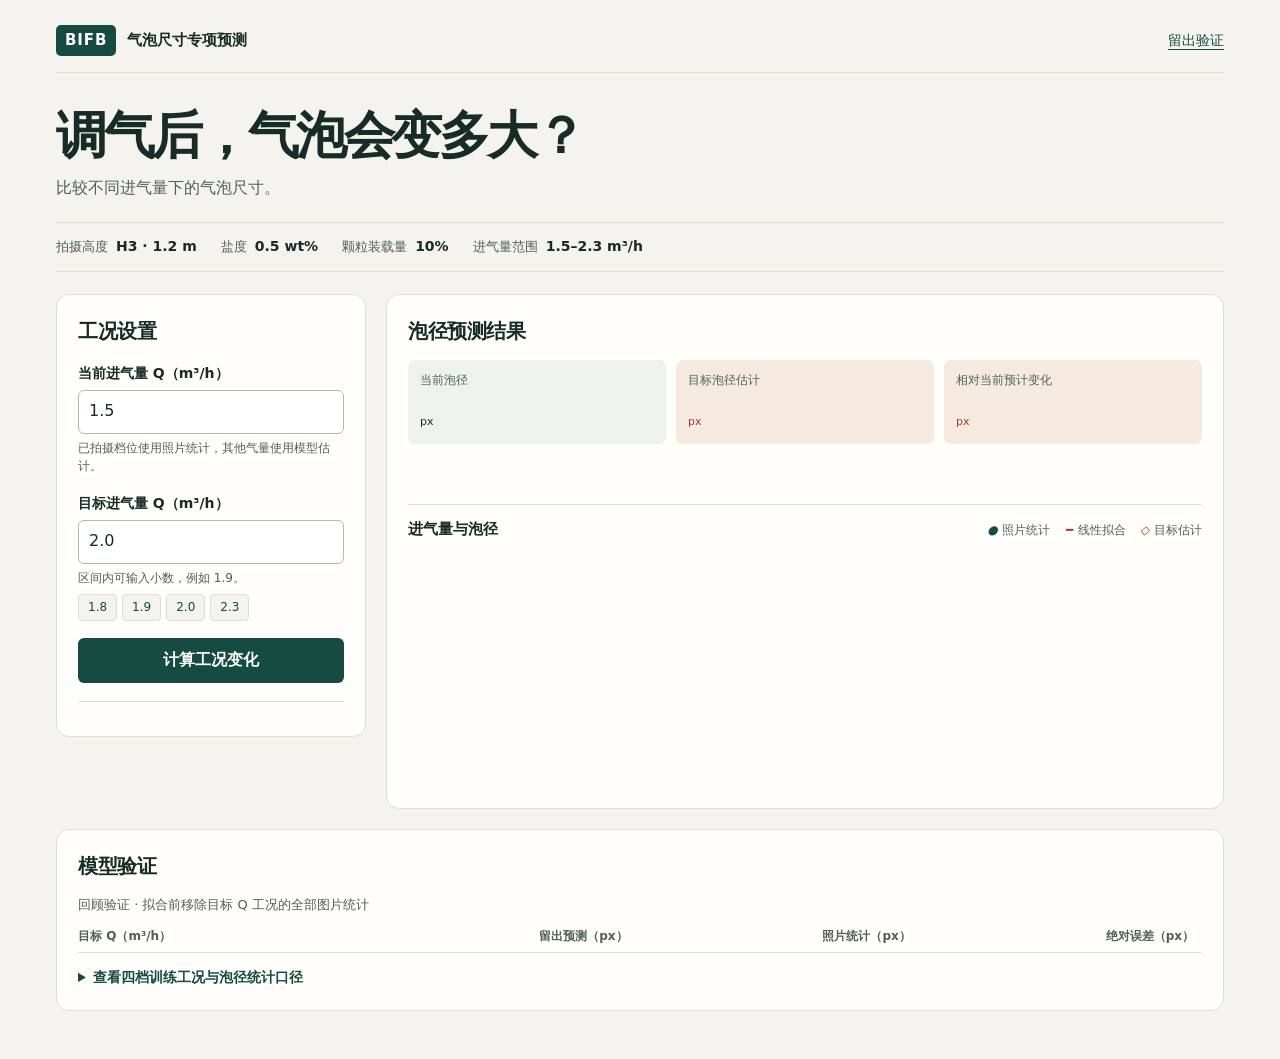
==== optimization_data/h3_bubble_demo/ui.html @ ee33c176 "Add H3 bubble prediction and relative oxygen transfer demo" ====
<!doctype html>
<html lang="zh-CN">
<head>
  <meta charset="utf-8">
  <meta name="viewport" content="width=device-width, initial-scale=1">
  <meta name="theme-color" content="#f5f3ee">
  <title>BIFB｜调气后的泡径预测</title>
  <style>
    :root {
      color-scheme: light; --ink: #172b27; --muted: #4e605a; --paper: #f5f3ee;
      --card: #fffefa; --line: #deded4; --green: #154b40; --rust: #a33b28;
      font-family: "Microsoft YaHei", "PingFang SC", system-ui, sans-serif;
      line-height: 1.55; color: var(--ink); background: var(--paper);
    }
    * { box-sizing: border-box; }
    body { margin: 0; }
    main { max-width: 1232px; margin: auto; padding: 25px 32px 48px; }
    h1, h2, p { margin: 0; }
    h1 { font-size: clamp(31px, 4vw, 53px); line-height: 1.18; letter-spacing: -.06em; }
    h2 { font-size: 20px; letter-spacing: -.025em; }
    header { display: flex; justify-content: space-between; gap: 16px; align-items: center; padding-bottom: 16px; border-bottom: 1px solid var(--line); }
    .brand { display: flex; align-items: center; gap: 11px; font-size: 15px; font-weight: 700; }
    .brand b { padding: 4px 9px; background: var(--green); color: white; border-radius: 5px; letter-spacing: .06em; }
    header a { color: var(--green); font-size: 14px; text-underline-offset: 4px; white-space: nowrap; }
    .intro { padding: 32px 0 22px; }
    .intro p { margin-top: 10px; color: var(--muted); }
    .scope { display: flex; flex-wrap: wrap; gap: 10px 24px; margin: 0; padding: 13px 0; border-block: 1px solid var(--line); }
    .scope div { display: flex; gap: 8px; align-items: baseline; }
    dt { color: var(--muted); font-size: 13px; }
    dd { margin: 0; font-size: 14px; font-weight: 700; font-variant-numeric: tabular-nums; }
    .layout { display: grid; grid-template-columns: minmax(255px, 310px) minmax(0, 1fr); gap: 20px; margin-top: 22px; align-items: start; }
    .panel { border: 1px solid var(--line); background: var(--card); border-radius: 13px; padding: 21px; min-width: 0; }
    form { display: grid; gap: 17px; padding-top: 16px; }
    label { display: block; margin-bottom: 5px; font-size: 14px; font-weight: 650; }
    select, input, button { font: inherit; }
    select, input { width: 100%; min-height: 44px; border: 1px solid #aebbb3; border-radius: 6px; color: var(--ink); background: white; padding: 6px 10px; }
    button { cursor: pointer; }
    button:focus-visible, select:focus-visible, input:focus-visible, a:focus-visible, summary:focus-visible { outline: 3px solid #337963; outline-offset: 3px; }
    .field-note { margin-top: 5px; font-size: 12px; color: var(--muted); }
    .presets { display: flex; gap: 5px; flex-wrap: wrap; margin-top: 7px; }
    .presets button { border: 1px solid var(--line); border-radius: 4px; background: var(--paper); color: var(--green); padding: 3px 9px; font-size: 12px; }
    .presets button[aria-pressed="true"] { border-color: var(--green); background: #e6f0ea; font-weight: 700; }
    .run { padding: 10px 12px; background: var(--green); color: white; border: none; border-radius: 6px; font-weight: 700; }
    .run:hover { background: #0e3d33; }
    .current-note { padding-top: 13px; margin-top: 18px; border-top: 1px solid var(--line); font-size: 13px; color: var(--muted); }
    .status { font-size: 12px; color: var(--green); white-space: nowrap; }
    .result-heading { display: flex; justify-content: space-between; align-items: baseline; flex-wrap: wrap; gap: 4px 20px; }
    .result-grid { display: grid; grid-template-columns: repeat(3, minmax(0, 1fr)); gap: 10px; margin: 13px 0 11px; }
    .metric { padding: 11px 12px; background: #eef2ec; border-radius: 7px; }
    .metric.predicted { background: #f5e9e0; }
    .metric p { color: var(--muted); font-size: 12px; }
    .metric strong { display: block; margin-top: 4px; font-size: clamp(22px, 3.1vw, 35px); letter-spacing: -.04em; font-variant-numeric: tabular-nums; line-height: 1.12; }
    .metric strong small { font-size: 11px; letter-spacing: 0; font-weight: 500; }
    .metric.predicted strong { color: var(--rust); }
    .comparison { color: var(--muted); font-size: 13px; min-height: 2.8em; }
    figure { margin: 13px 0 0; padding-top: 13px; border-top: 1px solid var(--line); }
    figcaption { display: flex; justify-content: space-between; align-items: baseline; gap: 4px 12px; flex-wrap: wrap; }
    figcaption > strong { font-size: 15px; }
    .legend { display: flex; gap: 13px; flex-wrap: wrap; color: var(--muted); font-size: 12px; }
    .legend .sample { display: inline-block; width: 11px; margin-right: 4px; text-align: center; color: var(--green); }
    .legend .fit { color: var(--rust); }
    canvas { display: block; width: 100%; height: 245px; }
    .validation { margin-top: 20px; }
    .transport { margin-top: 20px; }
    .transport p { color: var(--muted); font-size: 13px; }
    .transport .result-grid { grid-template-columns: repeat(2, minmax(0, 1fr)); }
    .transport .metric > span { display: block; margin-top: 6px; color: var(--muted); font-size: 13px; }
    .rise-photo-comparison { margin: 14px 0; padding: 12px 0; border-block: 1px solid var(--line); }
    .rise-photo-comparison h3 { margin: 0 0 6px; font-size: 15px; }
    .validation .note { margin: 7px 0 13px; color: var(--muted); font-size: 14px; }
    .table-wrap { overflow-x: auto; }
    table { width: 100%; border-collapse: collapse; font-size: 14px; font-variant-numeric: tabular-nums; }
    caption { text-align: left; font-size: 13px; color: var(--muted); margin-bottom: 5px; }
    th, td { text-align: right; padding: 7px 8px; border-bottom: 1px solid var(--line); white-space: nowrap; }
    th:first-child, td:first-child { text-align: left; padding-left: 0; }
    th { color: var(--muted); font-weight: 600; font-size: 12px; }
    tr.example { background: #eef2ec; }
    tr.example td:first-child { padding-left: 8px; }
    details { margin-top: 14px; font-size: 14px; }
    details summary { color: var(--green); cursor: pointer; font-weight: 650; }
    details .table-wrap { margin-top: 8px; }
    @media (max-width: 760px) {
      main { padding: 16px 16px 30px; } .intro { padding-top: 25px; }
      .layout { grid-template-columns: 1fr; gap: 13px; } .panel { padding: 15px; }
      canvas { height: 220px; }
    }
    @media (max-width: 420px) {
      .metric { padding: 8px 6px; } .metric strong { font-size: 20px; } .result-grid { gap: 5px; }
    }
  </style>
</head>
<body>
  <main>
    <header>
      <div class="brand"><b>BIFB</b><span>气泡尺寸专项预测</span></div>
      <a href="#validation">留出验证</a>
    </header>
    <section class="intro" aria-labelledby="title">
      <h1 id="title">调气后，气泡会变多大？</h1>
      <p id="intro-description">比较不同进气量下的气泡尺寸。</p>
    </section>
    <dl class="scope" aria-label="适用工况">
      <div><dt>拍摄高度</dt><dd>H3 · 1.2 m</dd></div>
      <div><dt>盐度</dt><dd>0.5 wt%</dd></div>
      <div><dt>颗粒装载量</dt><dd>10%</dd></div>
      <div><dt>进气量范围</dt><dd>1.5–2.3 m³/h</dd></div>
    </dl>
    <div class="layout">
      <section class="panel" aria-labelledby="inputs-title">
        <h2 id="inputs-title">工况设置</h2>
        <form id="controls">
          <div>
            <label for="current">当前进气量 Q（m³/h）</label>
            <input id="current" type="number" min="1.5" max="2.3" step="any" value="1.5" list="measured-flow-levels" required>
            <datalist id="measured-flow-levels"></datalist>
            <p class="field-note">已拍摄档位使用照片统计，其他气量使用模型估计。</p>
          </div>
          <div>
            <label for="target">目标进气量 Q（m³/h）</label>
            <input id="target" type="number" min="1.5" max="2.3" step="any" value="2.0" required aria-describedby="target-hint">
            <p id="target-hint" class="field-note">区间内可输入小数，例如 1.9。</p>
            <div class="presets" id="presets" aria-label="目标气量快捷选择">
              <button type="button" data-q="1.8">1.8</button>
              <button type="button" data-q="1.9">1.9</button>
              <button type="button" data-q="2.0">2.0</button>
              <button type="button" data-q="2.3">2.3</button>
            </div>
          </div>
          <button class="run" type="submit">计算工况变化</button>
        </form>
        <p class="current-note" id="current-note"></p>
      </section>
      <section class="panel" aria-labelledby="result-title">
        <div class="result-heading"><h2 id="result-title">泡径预测结果</h2><span class="status" id="coverage"></span></div>
        <div id="result" aria-live="polite">
          <div class="result-grid">
            <div class="metric"><p id="current-size-label">当前泡径</p><strong><span id="current-size"></span> <small>px</small></strong></div>
            <div class="metric predicted"><p>目标泡径估计</p><strong><span id="target-size"></span> <small>px</small></strong></div>
            <div class="metric predicted"><p>相对当前预计变化</p><strong><span id="change"></span> <small>px</small></strong></div>
          </div>
          <p id="diameter-mm" class="comparison" hidden></p>
          <p id="comparison" class="comparison"></p>
        </div>
        <figure>
          <figcaption>
            <strong>进气量与泡径</strong>
            <div class="legend"><span><i class="sample">●</i>照片统计</span><span><i class="sample fit">━</i>线性拟合</span><span><i class="sample fit">◇</i>目标估计</span></div>
          </figcaption>
          <canvas id="curve" role="img" aria-label="四档气量的照片泡径与线性预测"></canvas>
        </figure>
      </section>
    </div>
    <section id="transport" class="panel transport" aria-labelledby="transport-title" hidden>
      <div class="result-heading"><h2 id="transport-title">气泡上升速度与相对传氧效率</h2><span class="status" id="transport-status" role="status"></span></div>
      <div id="transport-results" hidden>
        <div class="result-grid">
          <div class="metric">
            <p id="target-rise-label">目标竖直上升速度</p>
            <strong><span id="target-rise"></span> <small>mm/s</small></strong>
            <span id="rise-comparison"></span>
          </div>
          <div class="metric predicted">
            <p>目标相对传氧效率</p>
            <strong><span id="target-oxygen"></span> <small>%</small></strong>
            <span id="oxygen-comparison"></span>
          </div>
        </div>
        <section id="rise-photo-comparison" class="rise-photo-comparison" aria-labelledby="rise-comparison-title" hidden>
          <h3 id="rise-comparison-title">目标上升速度 · 照片对照</h3>
          <div class="table-wrap"><table>
            <thead><tr><th scope="col">整档留出预测 (mm/s)</th><th scope="col">照片追踪统计 (mm/s)</th><th scope="col">绝对误差 (mm/s)</th></tr></thead>
            <tbody><tr><td id="rise-holdout-prediction"></td><td id="rise-photo-observed"></td><td id="rise-holdout-error"></td></tr></tbody>
          </table></div>
          <p id="rise-holdout-note"></p>
        </section>
        <p>相对传氧效率按局部估算的 K<sub>L</sub>a/Q 比值计算，当前工况为 100%。计算假设两档的有效视野深度与溶解氧驱动力可比，以上升速度近似气液滑移速度。</p>
        <details>
          <summary>测速依据与留出误差</summary>
          <p id="rise-validation"></p>
          <div class="table-wrap"><table>
            <thead><tr><th scope="col">Q (m³/h)</th><th scope="col">观测上升速度 (mm/s)</th><th scope="col">各窗口范围 (mm/s)</th><th scope="col">有效帧</th><th scope="col">上升轨迹</th></tr></thead>
            <tbody id="rise-rows"></tbody>
          </table></div>
        </details>
      </div>
    </section>
    <section id="validation" class="panel validation" aria-labelledby="validation-title">
      <h2 id="validation-title">模型验证</h2>
      <p class="note" id="validation-note"></p>
      <div class="table-wrap">
        <table>
          <caption>回顾验证 · 拟合前移除目标 Q 工况的全部图片统计</caption>
          <thead><tr><th scope="col">目标 Q（m³/h）</th><th scope="col">留出预测（px）</th><th scope="col">照片统计（px）</th><th scope="col">绝对误差（px）</th></tr></thead>
          <tbody id="validation-rows"></tbody>
        </table>
      </div>
      <details>
        <summary>查看四档训练工况与泡径统计口径</summary>
        <p class="note">YOLO 统计先对每张图内的有效气泡取中位径，再对工况内的有效图片取平均。拟合时每档 Q 使用一个汇总值。连续帧来自实验采集序列。</p>
        <div class="table-wrap">
          <table>
            <thead><tr><th scope="col">Q（m³/h）</th><th scope="col">照片泡径（px）</th><th scope="col">有效图片</th><th scope="col">采集来源</th></tr></thead>
            <tbody id="measurement-rows"></tbody>
          </table>
        </div>
      </details>
    </section>
  </main>
  <script type="application/json" id="demo-data">__BUBBLE_DEMO_DATA__</script>
  <script>
    "use strict";
    const demo = JSON.parse(document.getElementById("demo-data").textContent);
    const transportEnabled = __H3_TRANSPORT_ENABLED__;
    const byId = id => document.getElementById(id);
    if (transportEnabled) byId("intro-description").textContent = "比较不同进气量下的泡径、上升速度与相对传氧效率。";
    const currentInput = byId("current");
    const targetInput = byId("target");
    const measured = new Map(demo.measurements.map(row => [row.q_m3_h, row]));
    const levels = [...measured.keys()];
    const qFormat = q => Number(q.toFixed(3)).toString();
    const size = value => value.toFixed(2);
    const signed = value => (value > 0 ? "+" : "") + size(value);
    const fit = q => demo.line.intercept + demo.line.slope * q;
    const presets = [...byId("presets").querySelectorAll("button")];
    let lastCurve;
    let transportRequest = 0;

    function rowInto(table, values, highlight = false) {
      const tr = table.insertRow();
      if (highlight) tr.classList.add("example");
      for (const value of values) tr.insertCell().textContent = value;
    }

    for (const row of demo.measurements) {
      byId("measured-flow-levels").append(new Option(row.q_m3_h.toFixed(1), row.q_m3_h));
      rowInto(byId("measurement-rows"), [row.q_m3_h.toFixed(1), size(row.d50_px), row.valid_images, row.source]);
    }
    for (const row of demo.leave_q_out.rows) {
      rowInto(byId("validation-rows"), [
        row.q_m3_h.toFixed(1), size(row.prediction_px), size(row.observed_px), size(row.error_px)
      ], row.q_m3_h === 2);
    }
    byId("validation-note").textContent = `逐档留出 Q 平均误差 ${size(demo.leave_q_out.mae_px)} px，整批采集来源留出平均误差 ${size(demo.leave_source_out.mae_px)} px。验证仅覆盖这四个实验工况，常规预测使用四档数据拟合。`;

    function drawCurve(currentQ, targetQ, targetPx) {
      const canvas = byId("curve");
      const {width, height} = canvas.getBoundingClientRect();
      if (width < 1 || height < 1) return;
      const ratio = window.devicePixelRatio || 1;
      canvas.width = Math.round(width * ratio);
      canvas.height = Math.round(height * ratio);
      const ctx = canvas.getContext("2d");
      ctx.scale(ratio, ratio);
      const [left, top, right, bottom] = [51, 22, width - 14, height - 42];
      const x = q => left + (q - 1.46) * (right - left) / .88;
      const dValues = demo.measurements.map(row => row.d50_px).concat(levels.map(fit));
      const minPx = 5 * Math.floor((Math.min(...dValues) - 1) / 5);
      const maxPx = 5 * Math.ceil((Math.max(...dValues) + 1) / 5);
      const y = d => bottom - (d - minPx) * (bottom - top) / (maxPx - minPx);
      const line = (x1, y1, x2, y2, color, weight = 1) => {
        ctx.beginPath(); ctx.moveTo(x1, y1); ctx.lineTo(x2, y2);
        ctx.strokeStyle = color; ctx.lineWidth = weight; ctx.stroke();
      };
      ctx.font = "12px Microsoft YaHei, sans-serif";
      ctx.fillStyle = "#4e605a";
      ctx.textAlign = "left"; ctx.fillText("泡径 (px)", 4, 14);
      ctx.textAlign = "right";
      for (let tick = minPx; tick <= maxPx; tick += 5) {
        line(left, y(tick), right, y(tick), "#d9e0d8");
        ctx.fillText(tick, left - 7, y(tick) + 4);
      }
      ctx.textAlign = "center";
      for (const q of levels) {
        line(x(q), top, x(q), bottom, "#e2e6df");
        ctx.fillText(q.toFixed(1), x(q), bottom + 16);
      }
      ctx.fillText("进气量 Q (m³/h)", (left + right) / 2, height - 6);
      ctx.setLineDash([5, 4]);
      line(x(levels[0]), y(fit(levels[0])), x(levels.at(-1)), y(fit(levels.at(-1))), "#a33b28", 2);
      ctx.setLineDash([]);
      for (const row of demo.measurements) {
        const current = row.q_m3_h === currentQ;
        ctx.beginPath(); ctx.arc(x(row.q_m3_h), y(row.d50_px), current ? 6 : 4, 0, 2 * Math.PI);
        ctx.fillStyle = "#154b40"; ctx.fill();
        if (current) { ctx.lineWidth = 2; ctx.strokeStyle = "#fffefa"; ctx.stroke(); }
      }
      if (currentQ !== targetQ) {
        const px = x(targetQ), py = y(targetPx);
        ctx.beginPath(); ctx.moveTo(px, py - 7); ctx.lineTo(px + 7, py);
        ctx.lineTo(px, py + 7); ctx.lineTo(px - 7, py); ctx.closePath();
        ctx.strokeStyle = "#a33b28"; ctx.lineWidth = 2; ctx.stroke();
      }
      canvas.setAttribute("aria-label", `当前 Q ${qFormat(currentQ)}，目标 Q ${qFormat(targetQ)}，目标泡径估计 ${size(targetPx)} px。绿色点为照片数据，棕色虚线为线性拟合。`);
    }

    function render() {
      if (!currentInput.checkValidity() || !targetInput.checkValidity()) return;
      const currentQ = currentInput.valueAsNumber;
      const targetQ = targetInput.valueAsNumber;
      const current = measured.get(currentQ);
      const currentPx = current ? current.d50_px : fit(currentQ);
      const targetMeasured = measured.get(targetQ);
      const sameQ = currentQ === targetQ;
      const targetPx = sameQ ? currentPx : fit(targetQ);
      const change = targetPx - currentPx;
      byId("current-size-label").textContent = current ? "当前照片泡径" : "当前估计泡径";
      byId("current-size").textContent = size(currentPx);
      byId("target-size").textContent = size(targetPx);
      byId("change").textContent = signed(change);
      byId("coverage").textContent = sameQ ? "进气量保持不变" : targetMeasured ? "目标有照片可对照" : "区间内估计";
      byId("current-note").textContent = current ? `当前值来自 ${current.valid_images} 张有效实验照片。` : "这个气量没有照片统计，当前泡径也来自线性拟合。";
      if (sameQ) {
        byId("comparison").textContent = "当前和目标气量相同，泡径变化为 0。";
      } else if (targetMeasured) {
        const observedChange = current ? `两档照片统计变化 ${signed(targetMeasured.d50_px - currentPx)} px。` : "";
        byId("comparison").textContent = `目标照片统计为 ${size(targetMeasured.d50_px)} px。${observedChange}目标泡径估计与照片统计相差 ${size(Math.abs(targetPx - targetMeasured.d50_px))} px。目标工况参与了常规拟合。`;
      } else {
        byId("comparison").textContent = `Q＝${qFormat(targetQ)} 处于已测范围内，目标泡径来自线性拟合。该气量暂无照片统计。`;
      }
      for (const button of presets) button.setAttribute("aria-pressed", String(Number(button.dataset.q) === targetQ));
      lastCurve = [currentQ, targetQ, targetPx];
      drawCurve(...lastCurve);
      if (transportEnabled) renderTransport(currentQ, targetQ, currentPx, targetPx);
    }

    async function renderTransport(currentQ, targetQ, currentPx, targetPx) {
      const request = ++transportRequest;
      byId("transport").hidden = false;
      byId("transport-results").hidden = true;
      byId("rise-photo-comparison").hidden = true;
      byId("diameter-mm").hidden = true;
      byId("transport-status").textContent = "正在读取追踪结果…";
      try {
        const params = new URLSearchParams({current_q: currentQ, target_q: targetQ});
        const response = await fetch(`/api/optimization/h3-transport?${params}`);
        if (!response.ok) throw new Error();
        const data = await response.json();
        if (request !== transportRequest) return;
        const scale = data.mm_per_pixel;
        byId("diameter-mm").textContent = `按统一标定换算 ${size(currentPx * scale)} → ${size(targetPx * scale)} mm，变化 ${signed((targetPx - currentPx) * scale)} mm。`;
        byId("diameter-mm").hidden = false;
        byId("target-rise").textContent = size(data.target.rise_mm_s);
        byId("target-rise-label").textContent = data.target.is_measured_flow ? "目标上升速度 · 照片统计" : "目标上升速度 · 插值预测";
        const comparison = data.target_rise_comparison;
        if (comparison) {
          byId("rise-holdout-prediction").textContent = size(comparison.prediction_mm_s);
          byId("rise-photo-observed").textContent = size(comparison.observed_mm_s);
          byId("rise-holdout-error").textContent = size(comparison.absolute_error_mm_s);
          const methodNote = comparison.method === "linear_extrapolation"
            ? "目标是边界档，整档留出后用其余三档线性外推，仅用于检验误差。"
            : "整档留出目标照片，用其余档位中相邻的两档插值预测。";
          byId("rise-holdout-note").textContent = `${methodNote} 照片统计来自 ${comparison.valid_frames} 张有效连续帧。`;
          byId("rise-photo-comparison").hidden = false;
        }
        const basis = data.current.is_measured_flow ? "当前追踪统计" : "当前插值";
        const uncertaintyNote = data.small_interpolated_change ? " 变化幅度小于或接近留档误差，方向需要实测确认。" : "";
        byId("rise-comparison").textContent = `${basis} ${size(data.current.rise_mm_s)} mm/s，变化 ${signed(data.rise_change_mm_s)} mm/s。${uncertaintyNote}`;
        byId("target-oxygen").textContent = size(data.relative_oxygen_efficiency_percent);
        byId("oxygen-comparison").textContent = `相对当前变化 ${signed(data.oxygen_efficiency_change_percent)}%。`;
        byId("transport-status").textContent = data.target.is_measured_flow ? "目标速度有追踪统计" : "目标速度按相邻档位插值";
        const mae = data.validation.interior_mae_mm_s;
        byId("rise-validation").textContent = `两个内部档位整档留出的平均误差：相邻插值 ${size(mae.neighbor)} mm/s，全区间线性 ${size(mae.linear)} mm/s，均值基准 ${size(mae.mean)} mm/s。每档只有一个采集序列，多个窗口用于检查波动。`;
        byId("rise-rows").replaceChildren();
        for (const row of data.measured_levels) {
          const range = row.window_rise_mm_s;
          rowInto(byId("rise-rows"), [qFormat(row.q_m3_h), size(row.rise_mm_s),
            `${size(Math.min(...range))}–${size(Math.max(...range))}`, row.valid_frames, row.rising_tracks]);
        }
        byId("transport-results").hidden = false;
      } catch {
        if (request === transportRequest) byId("transport-status").textContent = "上升速度与传氧数据暂不可用。";
      }
    }

    byId("controls").addEventListener("submit", event => { event.preventDefault(); render(); });
    for (const button of presets) {
      button.addEventListener("click", () => { targetInput.value = button.dataset.q; render(); });
    }
    new ResizeObserver(() => { if (lastCurve) drawCurve(...lastCurve); }).observe(byId("curve"));
    render();
  </script>
</body>
</html>
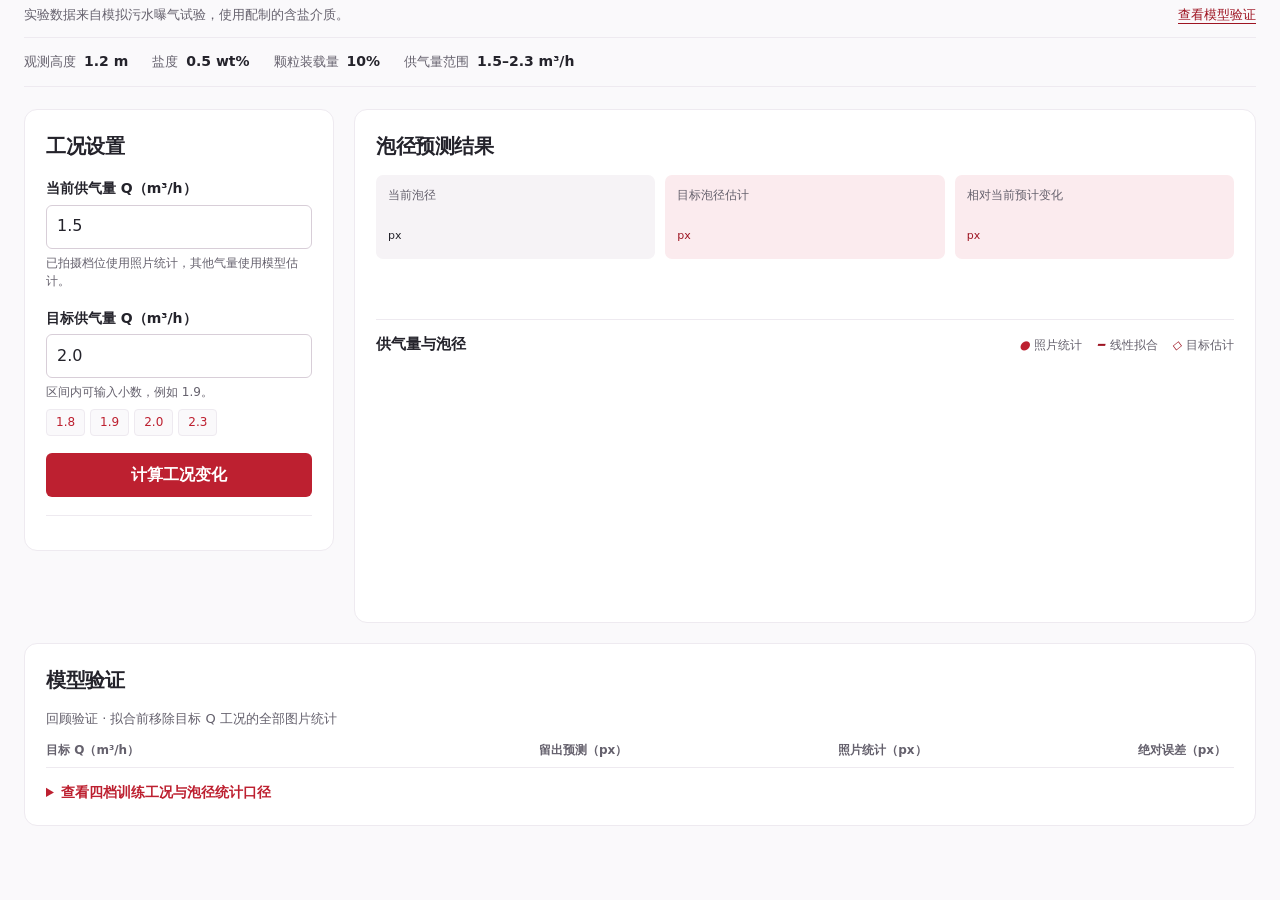
==== commit 9739e1df: "Unify wastewater aeration optimization UI" ====
--- a/optimization_data/h3_bubble_demo/ui.html
+++ b/optimization_data/h3_bubble_demo/ui.html
@@ -3,27 +3,23 @@
 <head>
   <meta charset="utf-8">
   <meta name="viewport" content="width=device-width, initial-scale=1">
-  <meta name="theme-color" content="#f5f3ee">
-  <title>BIFB｜调气后的泡径预测</title>
+  <meta name="theme-color" content="#faf9fb">
+  <title>污水曝气参数优化</title>
   <style>
     :root {
-      color-scheme: light; --ink: #172b27; --muted: #4e605a; --paper: #f5f3ee;
-      --card: #fffefa; --line: #deded4; --green: #154b40; --rust: #a33b28;
-      font-family: "Microsoft YaHei", "PingFang SC", system-ui, sans-serif;
+      color-scheme: light; --ink: #24232b; --muted: #65616d; --paper: #faf9fb;
+      --card: #ffffff; --line: #eeeaf0; --red: #bd2030; --red-dark: #9e1422;
+      font-family: "Segoe UI", "Microsoft YaHei", system-ui, sans-serif;
       line-height: 1.55; color: var(--ink); background: var(--paper);
     }
     * { box-sizing: border-box; }
     body { margin: 0; }
-    main { max-width: 1232px; margin: auto; padding: 25px 32px 48px; }
+    main { max-width: 1232px; margin: auto; padding: 0 0 38px; }
     h1, h2, p { margin: 0; }
-    h1 { font-size: clamp(31px, 4vw, 53px); line-height: 1.18; letter-spacing: -.06em; }
     h2 { font-size: 20px; letter-spacing: -.025em; }
-    header { display: flex; justify-content: space-between; gap: 16px; align-items: center; padding-bottom: 16px; border-bottom: 1px solid var(--line); }
-    .brand { display: flex; align-items: center; gap: 11px; font-size: 15px; font-weight: 700; }
-    .brand b { padding: 4px 9px; background: var(--green); color: white; border-radius: 5px; letter-spacing: .06em; }
-    header a { color: var(--green); font-size: 14px; text-underline-offset: 4px; white-space: nowrap; }
-    .intro { padding: 32px 0 22px; }
-    .intro p { margin-top: 10px; color: var(--muted); }
+    .intro { display: flex; align-items: baseline; justify-content: space-between; gap: 8px 16px; flex-wrap: wrap; padding: 5px 0 12px; }
+    .intro p { font-size: 13px; color: var(--muted); }
+    .intro a { color: var(--red-dark); font-size: 13px; text-underline-offset: 4px; }
     .scope { display: flex; flex-wrap: wrap; gap: 10px 24px; margin: 0; padding: 13px 0; border-block: 1px solid var(--line); }
     .scope div { display: flex; gap: 8px; align-items: baseline; }
     dt { color: var(--muted); font-size: 13px; }
@@ -33,37 +29,37 @@
     form { display: grid; gap: 17px; padding-top: 16px; }
     label { display: block; margin-bottom: 5px; font-size: 14px; font-weight: 650; }
     select, input, button { font: inherit; }
-    select, input { width: 100%; min-height: 44px; border: 1px solid #aebbb3; border-radius: 6px; color: var(--ink); background: white; padding: 6px 10px; }
+    select, input { width: 100%; min-height: 44px; border: 1px solid #d8ced8; border-radius: 6px; color: var(--ink); background: white; padding: 6px 10px; }
     button { cursor: pointer; }
-    button:focus-visible, select:focus-visible, input:focus-visible, a:focus-visible, summary:focus-visible { outline: 3px solid #337963; outline-offset: 3px; }
+    button:focus-visible, select:focus-visible, input:focus-visible, a:focus-visible, summary:focus-visible { outline: 3px solid #bd2030; outline-offset: 3px; }
     .field-note { margin-top: 5px; font-size: 12px; color: var(--muted); }
     .presets { display: flex; gap: 5px; flex-wrap: wrap; margin-top: 7px; }
-    .presets button { border: 1px solid var(--line); border-radius: 4px; background: var(--paper); color: var(--green); padding: 3px 9px; font-size: 12px; }
-    .presets button[aria-pressed="true"] { border-color: var(--green); background: #e6f0ea; font-weight: 700; }
-    .run { padding: 10px 12px; background: var(--green); color: white; border: none; border-radius: 6px; font-weight: 700; }
-    .run:hover { background: #0e3d33; }
+    .presets button { border: 1px solid var(--line); border-radius: 4px; background: var(--paper); color: var(--red); padding: 3px 9px; font-size: 12px; }
+    .presets button[aria-pressed="true"] { border-color: var(--red); background: #fbebee; font-weight: 700; }
+    .run { padding: 10px 12px; background: var(--red); color: white; border: none; border-radius: 6px; font-weight: 700; }
+    .run:hover { background: #9e1422; }
     .current-note { padding-top: 13px; margin-top: 18px; border-top: 1px solid var(--line); font-size: 13px; color: var(--muted); }
-    .status { font-size: 12px; color: var(--green); white-space: nowrap; }
+    .status { font-size: 12px; color: var(--red); white-space: nowrap; }
     .result-heading { display: flex; justify-content: space-between; align-items: baseline; flex-wrap: wrap; gap: 4px 20px; }
     .result-grid { display: grid; grid-template-columns: repeat(3, minmax(0, 1fr)); gap: 10px; margin: 13px 0 11px; }
-    .metric { padding: 11px 12px; background: #eef2ec; border-radius: 7px; }
-    .metric.predicted { background: #f5e9e0; }
+    .metric { padding: 11px 12px; background: #f6f3f6; border-radius: 7px; }
+    .metric.predicted { background: #fbebee; }
     .metric p { color: var(--muted); font-size: 12px; }
     .metric strong { display: block; margin-top: 4px; font-size: clamp(22px, 3.1vw, 35px); letter-spacing: -.04em; font-variant-numeric: tabular-nums; line-height: 1.12; }
     .metric strong small { font-size: 11px; letter-spacing: 0; font-weight: 500; }
-    .metric.predicted strong { color: var(--rust); }
+    .metric.predicted strong { color: var(--red-dark); }
     .comparison { color: var(--muted); font-size: 13px; min-height: 2.8em; }
     figure { margin: 13px 0 0; padding-top: 13px; border-top: 1px solid var(--line); }
     figcaption { display: flex; justify-content: space-between; align-items: baseline; gap: 4px 12px; flex-wrap: wrap; }
     figcaption > strong { font-size: 15px; }
     .legend { display: flex; gap: 13px; flex-wrap: wrap; color: var(--muted); font-size: 12px; }
-    .legend .sample { display: inline-block; width: 11px; margin-right: 4px; text-align: center; color: var(--green); }
-    .legend .fit { color: var(--rust); }
+    .legend .sample { display: inline-block; width: 11px; margin-right: 4px; text-align: center; color: var(--red); }
+    .legend .fit { color: var(--red-dark); }
     canvas { display: block; width: 100%; height: 245px; }
     .validation { margin-top: 20px; }
     .transport { margin-top: 20px; }
     .transport p { color: var(--muted); font-size: 13px; }
-    .transport .result-grid { grid-template-columns: repeat(2, minmax(0, 1fr)); }
+    .transport .result-grid { grid-template-columns: repeat(3, minmax(0, 1fr)); }
     .transport .metric > span { display: block; margin-top: 6px; color: var(--muted); font-size: 13px; }
     .rise-photo-comparison { margin: 14px 0; padding: 12px 0; border-block: 1px solid var(--line); }
     .rise-photo-comparison h3 { margin: 0 0 6px; font-size: 15px; }
@@ -74,14 +70,15 @@
     th, td { text-align: right; padding: 7px 8px; border-bottom: 1px solid var(--line); white-space: nowrap; }
     th:first-child, td:first-child { text-align: left; padding-left: 0; }
     th { color: var(--muted); font-weight: 600; font-size: 12px; }
-    tr.example { background: #eef2ec; }
+    tr.example { background: #f6f3f6; }
     tr.example td:first-child { padding-left: 8px; }
     details { margin-top: 14px; font-size: 14px; }
-    details summary { color: var(--green); cursor: pointer; font-weight: 650; }
+    details summary { color: var(--red); cursor: pointer; font-weight: 650; }
     details .table-wrap { margin-top: 8px; }
     @media (max-width: 760px) {
-      main { padding: 16px 16px 30px; } .intro { padding-top: 25px; }
+      main { padding-bottom: 30px; }
       .layout { grid-template-columns: 1fr; gap: 13px; } .panel { padding: 15px; }
+      .transport .result-grid { grid-template-columns: 1fr; }
       canvas { height: 220px; }
     }
     @media (max-width: 420px) {
@@ -91,32 +88,28 @@
 </head>
 <body>
   <main>
-    <header>
-      <div class="brand"><b>BIFB</b><span>气泡尺寸专项预测</span></div>
-      <a href="#validation">留出验证</a>
-    </header>
-    <section class="intro" aria-labelledby="title">
-      <h1 id="title">调气后，气泡会变多大？</h1>
-      <p id="intro-description">比较不同进气量下的气泡尺寸。</p>
-    </section>
+    <div class="intro">
+      <p>实验数据来自模拟污水曝气试验，使用配制的含盐介质。</p>
+      <a href="#validation">查看模型验证</a>
+    </div>
     <dl class="scope" aria-label="适用工况">
-      <div><dt>拍摄高度</dt><dd>H3 · 1.2 m</dd></div>
+      <div><dt>观测高度</dt><dd>1.2 m</dd></div>
       <div><dt>盐度</dt><dd>0.5 wt%</dd></div>
       <div><dt>颗粒装载量</dt><dd>10%</dd></div>
-      <div><dt>进气量范围</dt><dd>1.5–2.3 m³/h</dd></div>
+      <div><dt>供气量范围</dt><dd>1.5–2.3 m³/h</dd></div>
     </dl>
     <div class="layout">
       <section class="panel" aria-labelledby="inputs-title">
         <h2 id="inputs-title">工况设置</h2>
         <form id="controls">
           <div>
-            <label for="current">当前进气量 Q（m³/h）</label>
+            <label for="current">当前供气量 Q（m³/h）</label>
             <input id="current" type="number" min="1.5" max="2.3" step="any" value="1.5" list="measured-flow-levels" required>
             <datalist id="measured-flow-levels"></datalist>
             <p class="field-note">已拍摄档位使用照片统计，其他气量使用模型估计。</p>
           </div>
           <div>
-            <label for="target">目标进气量 Q（m³/h）</label>
+            <label for="target">目标供气量 Q（m³/h）</label>
             <input id="target" type="number" min="1.5" max="2.3" step="any" value="2.0" required aria-describedby="target-hint">
             <p id="target-hint" class="field-note">区间内可输入小数，例如 1.9。</p>
             <div class="presets" id="presets" aria-label="目标气量快捷选择">
@@ -143,7 +136,7 @@
         </div>
         <figure>
           <figcaption>
-            <strong>进气量与泡径</strong>
+            <strong>供气量与泡径</strong>
             <div class="legend"><span><i class="sample">●</i>照片统计</span><span><i class="sample fit">━</i>线性拟合</span><span><i class="sample fit">◇</i>目标估计</span></div>
           </figcaption>
           <canvas id="curve" role="img" aria-label="四档气量的照片泡径与线性预测"></canvas>
@@ -151,7 +144,7 @@
       </section>
     </div>
     <section id="transport" class="panel transport" aria-labelledby="transport-title" hidden>
-      <div class="result-heading"><h2 id="transport-title">气泡上升速度与相对传氧效率</h2><span class="status" id="transport-status" role="status"></span></div>
+      <div class="result-heading"><h2 id="transport-title">上升速度、气含率与传氧</h2><span class="status" id="transport-status" role="status"></span></div>
       <div id="transport-results" hidden>
         <div class="result-grid">
           <div class="metric">
@@ -159,20 +152,29 @@
             <strong><span id="target-rise"></span> <small>mm/s</small></strong>
             <span id="rise-comparison"></span>
           </div>
+          <div class="metric">
+            <p id="target-holdup-label">目标体积气含率</p>
+            <strong><span id="target-holdup"></span> <small>%</small></strong>
+            <span id="holdup-comparison"></span>
+          </div>
           <div class="metric predicted">
-            <p>目标相对传氧效率</p>
+            <p>相对传氧效率 · 模型估算</p>
             <strong><span id="target-oxygen"></span> <small>%</small></strong>
             <span id="oxygen-comparison"></span>
           </div>
         </div>
         <section id="rise-photo-comparison" class="rise-photo-comparison" aria-labelledby="rise-comparison-title" hidden>
-          <h3 id="rise-comparison-title">目标上升速度 · 照片对照</h3>
+          <h3 id="rise-comparison-title">目标工况 · 照片对照</h3>
           <div class="table-wrap"><table>
-            <thead><tr><th scope="col">整档留出预测 (mm/s)</th><th scope="col">照片追踪统计 (mm/s)</th><th scope="col">绝对误差 (mm/s)</th></tr></thead>
-            <tbody><tr><td id="rise-holdout-prediction"></td><td id="rise-photo-observed"></td><td id="rise-holdout-error"></td></tr></tbody>
+            <thead><tr><th scope="col">指标</th><th scope="col">整档留出预测</th><th scope="col">照片分析结果</th><th scope="col">绝对误差</th></tr></thead>
+            <tbody>
+              <tr><th scope="row">上升速度</th><td id="rise-holdout-prediction"></td><td id="rise-photo-observed"></td><td id="rise-holdout-error"></td></tr>
+              <tr><th scope="row">体积气含率</th><td id="holdup-holdout-prediction"></td><td id="holdup-photo-observed"></td><td id="holdup-holdout-error"></td></tr>
+            </tbody>
           </table></div>
           <p id="rise-holdout-note"></p>
         </section>
+        <p id="holdup-depth-note"></p>
         <p>相对传氧效率按局部估算的 K<sub>L</sub>a/Q 比值计算，当前工况为 100%。计算假设两档的有效视野深度与溶解氧驱动力可比，以上升速度近似气液滑移速度。</p>
         <details>
           <summary>测速依据与留出误差</summary>
@@ -212,7 +214,6 @@
     const demo = JSON.parse(document.getElementById("demo-data").textContent);
     const transportEnabled = __H3_TRANSPORT_ENABLED__;
     const byId = id => document.getElementById(id);
-    if (transportEnabled) byId("intro-description").textContent = "比较不同进气量下的泡径、上升速度与相对传氧效率。";
     const currentInput = byId("current");
     const targetInput = byId("target");
     const measured = new Map(demo.measurements.map(row => [row.q_m3_h, row]));
@@ -262,35 +263,35 @@
         ctx.strokeStyle = color; ctx.lineWidth = weight; ctx.stroke();
       };
       ctx.font = "12px Microsoft YaHei, sans-serif";
-      ctx.fillStyle = "#4e605a";
+      ctx.fillStyle = "#65616d";
       ctx.textAlign = "left"; ctx.fillText("泡径 (px)", 4, 14);
       ctx.textAlign = "right";
       for (let tick = minPx; tick <= maxPx; tick += 5) {
-        line(left, y(tick), right, y(tick), "#d9e0d8");
+        line(left, y(tick), right, y(tick), "#e6e0e6");
         ctx.fillText(tick, left - 7, y(tick) + 4);
       }
       ctx.textAlign = "center";
       for (const q of levels) {
-        line(x(q), top, x(q), bottom, "#e2e6df");
+        line(x(q), top, x(q), bottom, "#eeeaf0");
         ctx.fillText(q.toFixed(1), x(q), bottom + 16);
       }
       ctx.fillText("进气量 Q (m³/h)", (left + right) / 2, height - 6);
       ctx.setLineDash([5, 4]);
-      line(x(levels[0]), y(fit(levels[0])), x(levels.at(-1)), y(fit(levels.at(-1))), "#a33b28", 2);
+      line(x(levels[0]), y(fit(levels[0])), x(levels.at(-1)), y(fit(levels.at(-1))), "#9e1422", 2);
       ctx.setLineDash([]);
       for (const row of demo.measurements) {
         const current = row.q_m3_h === currentQ;
         ctx.beginPath(); ctx.arc(x(row.q_m3_h), y(row.d50_px), current ? 6 : 4, 0, 2 * Math.PI);
-        ctx.fillStyle = "#154b40"; ctx.fill();
-        if (current) { ctx.lineWidth = 2; ctx.strokeStyle = "#fffefa"; ctx.stroke(); }
+        ctx.fillStyle = "#bd2030"; ctx.fill();
+        if (current) { ctx.lineWidth = 2; ctx.strokeStyle = "#ffffff"; ctx.stroke(); }
       }
       if (currentQ !== targetQ) {
         const px = x(targetQ), py = y(targetPx);
         ctx.beginPath(); ctx.moveTo(px, py - 7); ctx.lineTo(px + 7, py);
         ctx.lineTo(px, py + 7); ctx.lineTo(px - 7, py); ctx.closePath();
-        ctx.strokeStyle = "#a33b28"; ctx.lineWidth = 2; ctx.stroke();
-      }
-      canvas.setAttribute("aria-label", `当前 Q ${qFormat(currentQ)}，目标 Q ${qFormat(targetQ)}，目标泡径估计 ${size(targetPx)} px。绿色点为照片数据，棕色虚线为线性拟合。`);
+        ctx.strokeStyle = "#9e1422"; ctx.lineWidth = 2; ctx.stroke();
+      }
+      canvas.setAttribute("aria-label", `当前 Q ${qFormat(currentQ)}，目标 Q ${qFormat(targetQ)}，目标泡径估计 ${size(targetPx)} px。实心圆为照片统计，红色虚线为线性拟合。`);
     }
 
     function render() {
@@ -341,11 +342,19 @@
         byId("diameter-mm").hidden = false;
         byId("target-rise").textContent = size(data.target.rise_mm_s);
         byId("target-rise-label").textContent = data.target.is_measured_flow ? "目标上升速度 · 照片统计" : "目标上升速度 · 插值预测";
+        byId("target-holdup").textContent = size(data.target.gas_holdup_percent);
+        byId("target-holdup-label").textContent = data.target.is_measured_flow ? "目标气含率 · 照片估算" : "目标气含率 · 插值预测";
+        byId("holdup-comparison").textContent = `当前 ${size(data.current.gas_holdup_percent)}%，变化 ${signed(data.gas_holdup_change_pp)} 个百分点。`;
+        byId("holdup-depth-note").textContent = `体积气含率取实验装置的局部视野，按 ${data.view_depth_mm} mm 视野深度及等效球体积估算。`;
         const comparison = data.target_rise_comparison;
-        if (comparison) {
-          byId("rise-holdout-prediction").textContent = size(comparison.prediction_mm_s);
-          byId("rise-photo-observed").textContent = size(comparison.observed_mm_s);
-          byId("rise-holdout-error").textContent = size(comparison.absolute_error_mm_s);
+        const holdup = data.target_holdup_comparison;
+        if (comparison && holdup) {
+          byId("rise-holdout-prediction").textContent = `${size(comparison.prediction_mm_s)} mm/s`;
+          byId("rise-photo-observed").textContent = `${size(comparison.observed_mm_s)} mm/s`;
+          byId("rise-holdout-error").textContent = `${size(comparison.absolute_error_mm_s)} mm/s`;
+          byId("holdup-holdout-prediction").textContent = `${size(holdup.prediction_percent)}%`;
+          byId("holdup-photo-observed").textContent = `${size(holdup.observed_percent)}%`;
+          byId("holdup-holdout-error").textContent = `${size(holdup.absolute_error_pp)} 个百分点`;
           const methodNote = comparison.method === "linear_extrapolation"
             ? "目标是边界档，整档留出后用其余三档线性外推，仅用于检验误差。"
             : "整档留出目标照片，用其余档位中相邻的两档插值预测。";
@@ -357,9 +366,10 @@
         byId("rise-comparison").textContent = `${basis} ${size(data.current.rise_mm_s)} mm/s，变化 ${signed(data.rise_change_mm_s)} mm/s。${uncertaintyNote}`;
         byId("target-oxygen").textContent = size(data.relative_oxygen_efficiency_percent);
         byId("oxygen-comparison").textContent = `相对当前变化 ${signed(data.oxygen_efficiency_change_percent)}%。`;
-        byId("transport-status").textContent = data.target.is_measured_flow ? "目标速度有追踪统计" : "目标速度按相邻档位插值";
+        byId("transport-status").textContent = data.target.is_measured_flow ? "目标有照片可对照" : "未拍摄档位 · 区间内插值";
         const mae = data.validation.interior_mae_mm_s;
-        byId("rise-validation").textContent = `两个内部档位整档留出的平均误差：相邻插值 ${size(mae.neighbor)} mm/s，全区间线性 ${size(mae.linear)} mm/s，均值基准 ${size(mae.mean)} mm/s。每档只有一个采集序列，多个窗口用于检查波动。`;
+        const holdupMae = data.holdup_validation.interior_mae_pp;
+        byId("rise-validation").textContent = `内部两档整档留出的平均误差：速度相邻插值 ${size(mae.neighbor)} mm/s，全区间线性 ${size(mae.linear)} mm/s，均值基准 ${size(mae.mean)} mm/s。气含率相邻插值 ${size(holdupMae.neighbor)} 个百分点。每档有一个采集序列，多个窗口用于检查波动。`;
         byId("rise-rows").replaceChildren();
         for (const row of data.measured_levels) {
           const range = row.window_rise_mm_s;
